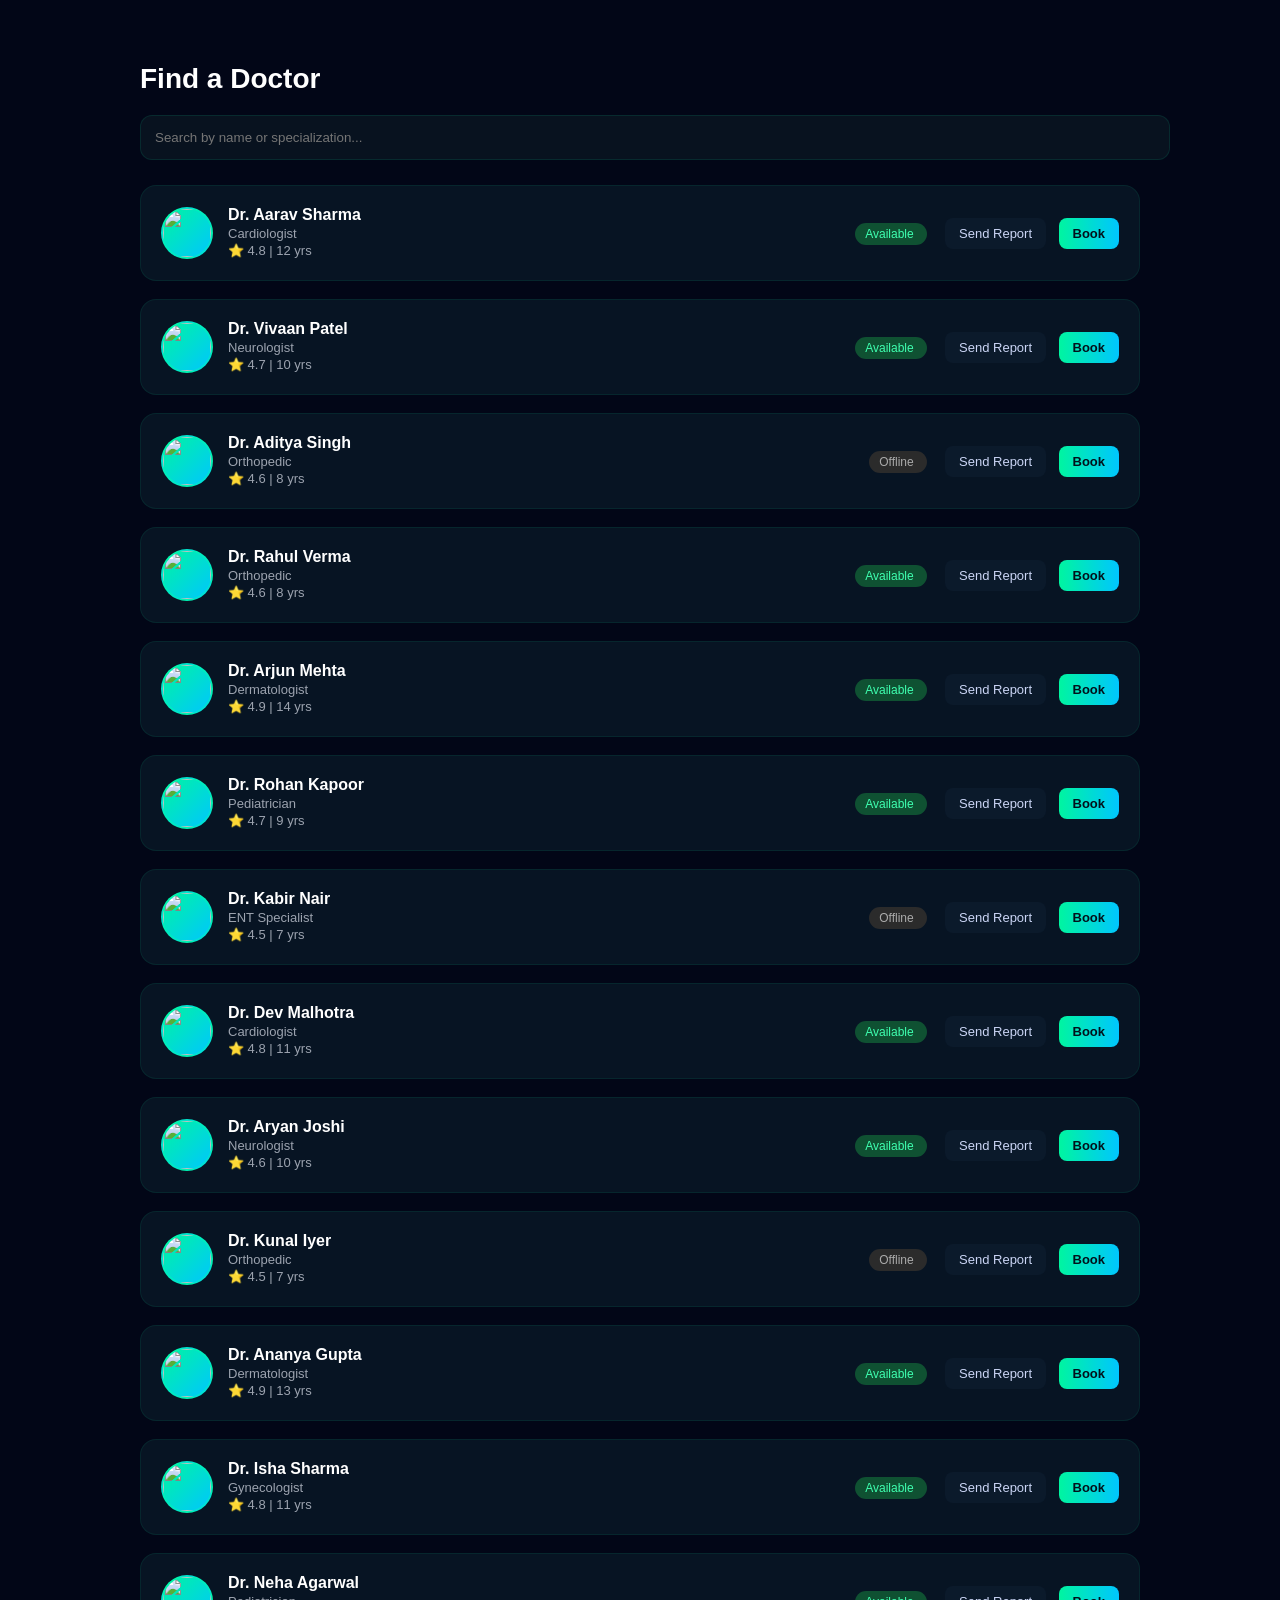
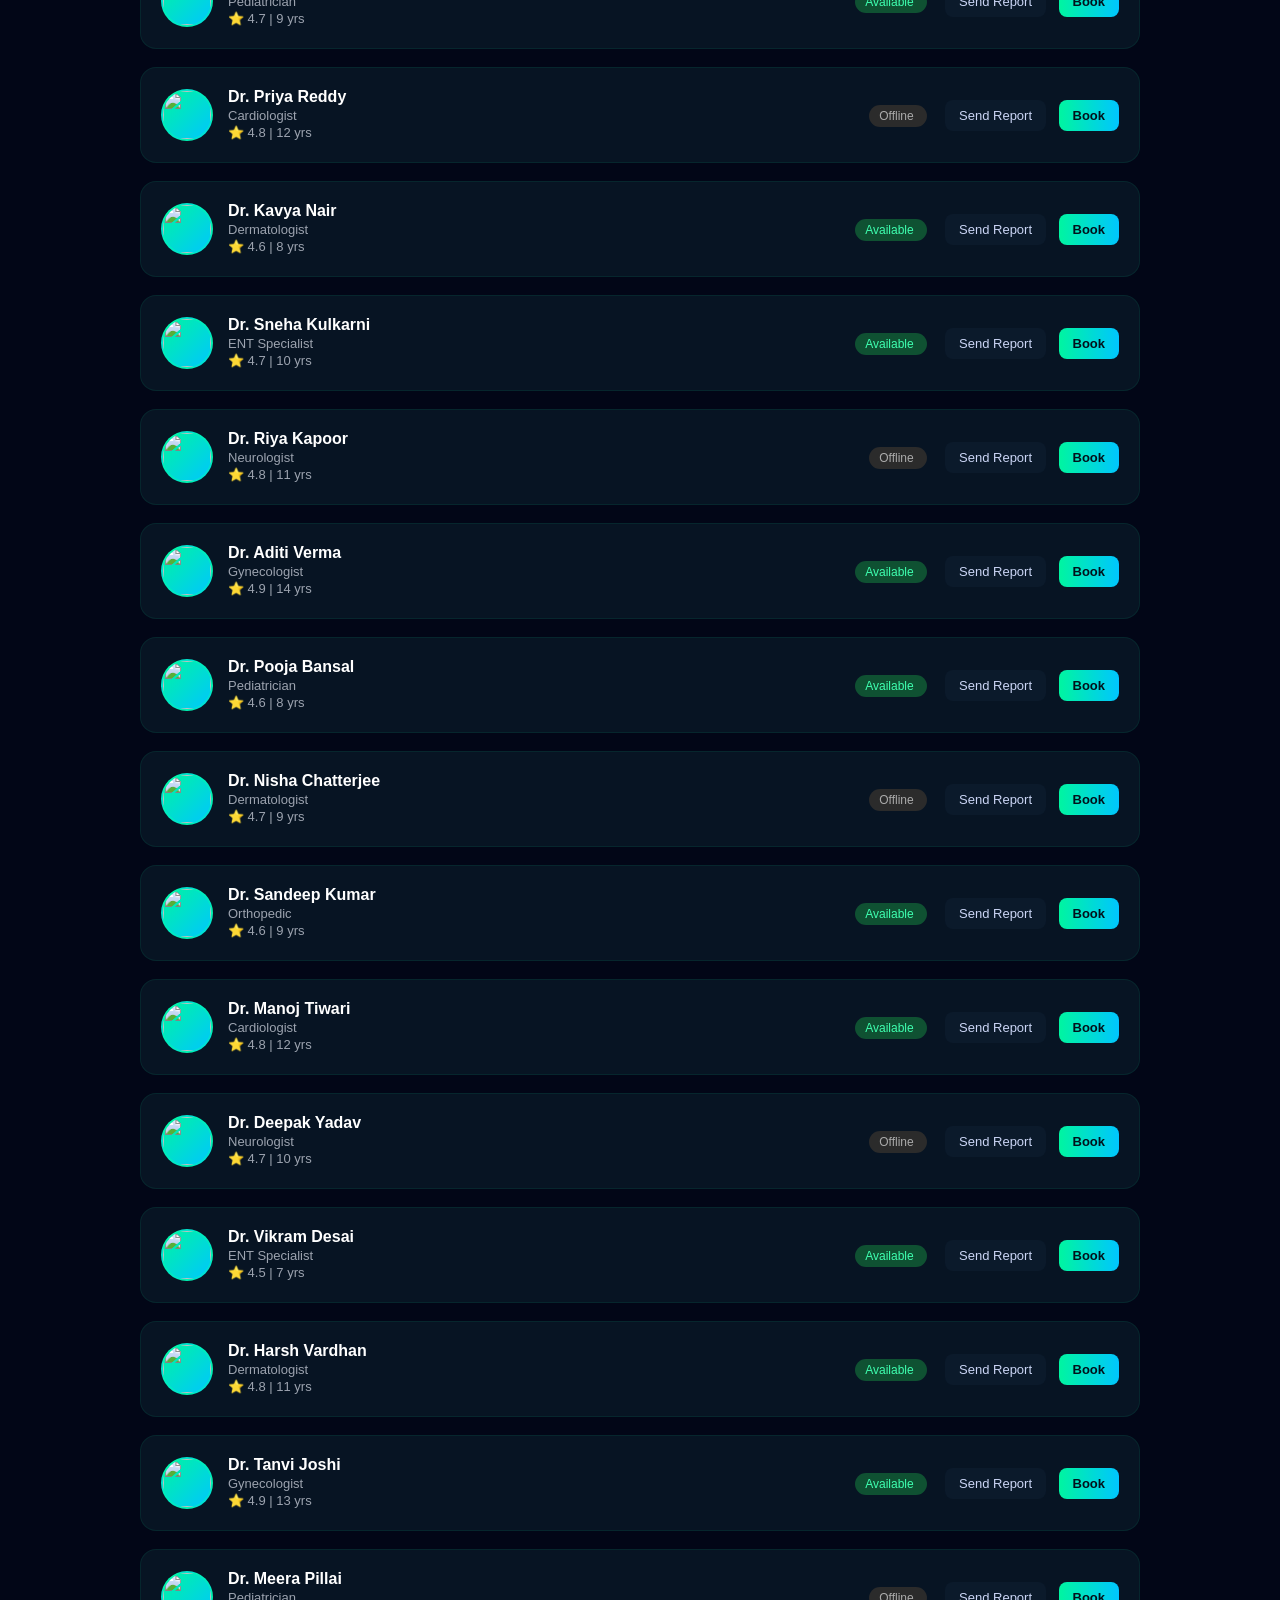
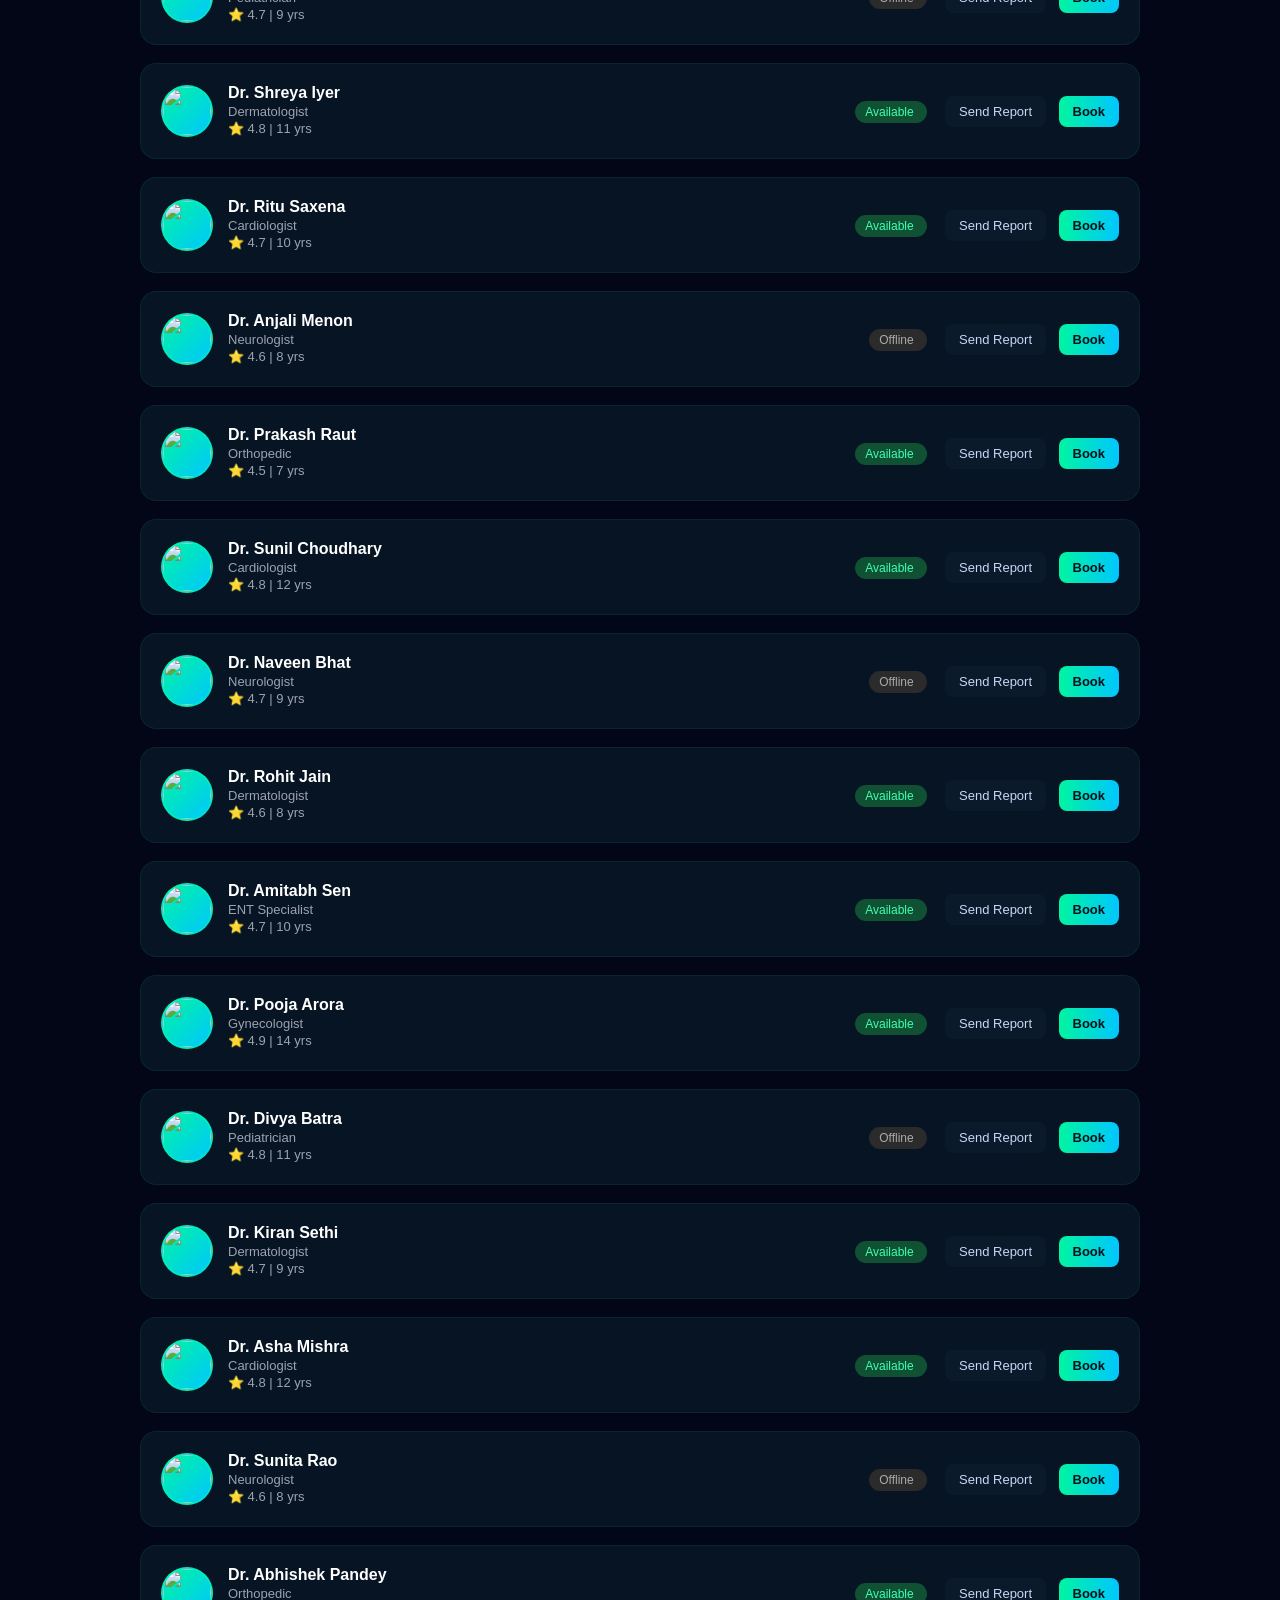
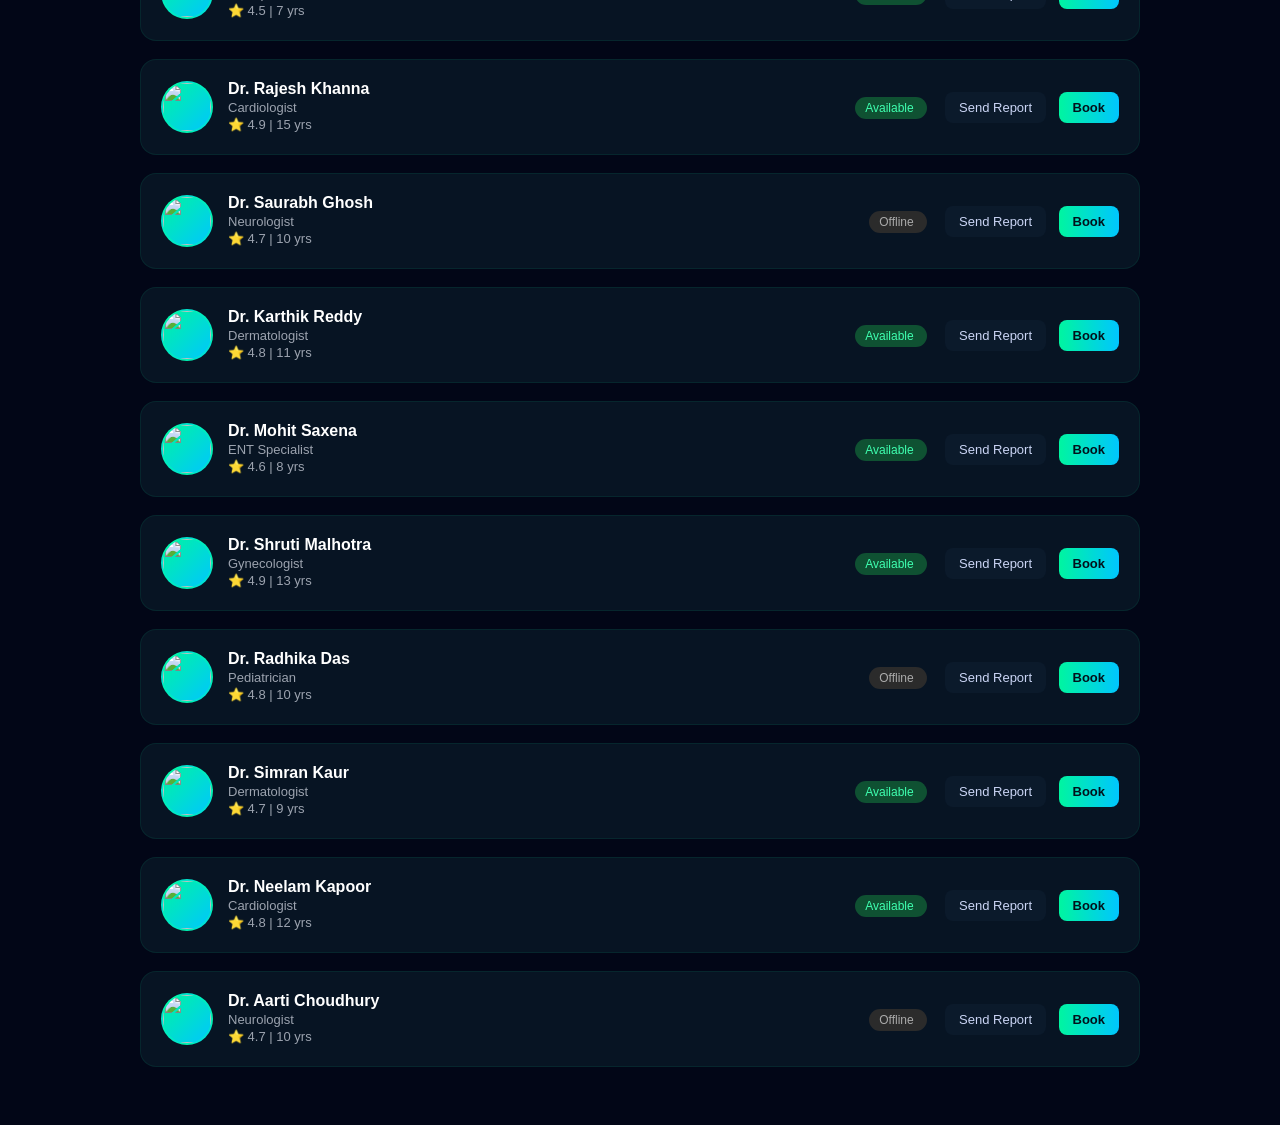
==== index.html @ 1d3f2686 "Add files via upload files added" ====
<!DOCTYPE html>
<html lang="en">
<head>
<meta charset="UTF-8">
<meta name="viewport" content="width=device-width, initial-scale=1.0">
<title>Find a Doctor</title>

<link rel="stylesheet" href="style.css">

</head>
<body>

<div class="doctor-container">

<h2>Find a Doctor</h2>

<input type="text" id="search" placeholder="Search by name or specialization...">

<div id="doctorList"></div>

</div>


<!-- Report Upload Modal -->

<div id="reportModal" class="modal">

<div class="modal-content">

<h3>Send Medical Report</h3>

<input type="file" id="reportFile">

<br><br>

<button class="send-btn" onclick="sendToAI()">Send</button>
<button onclick="closeModal()">Cancel</button>

</div>

</div>


<script src="script.js"></script>

</body>
</html>
---- style.css ----
body{
background:#020617;
color:white;
font-family:'Poppins',sans-serif;
margin:0;
padding:40px;
}

/* Container */

.doctor-container{
max-width:1000px;
margin:auto;
}

/* Title */

h2{
font-size:28px;
margin-bottom:20px;
}

/* Search bar */

#search{
width:100%;
padding:14px;
border-radius:12px;
border:1px solid rgba(0,255,180,0.1);
background:#08121f;
color:white;
margin-bottom:25px;
outline:none;
}

#search:focus{
border:1px solid #00f5a0;
box-shadow:0 0 10px rgba(0,255,170,0.4);
}

/* Doctor card */

.doctor-card{
background:#071423;
border-radius:16px;
padding:20px;
display:flex;
justify-content:space-between;
align-items:center;
margin-bottom:18px;
border:1px solid rgba(0,255,170,0.08);
transition:0.3s;
}

/* Green glow on hover */

.doctor-card:hover{
border:1px solid rgba(0,255,170,0.4);
box-shadow:0 0 20px rgba(0,255,170,0.15);
}

/* Left side */

.doc-info{
display:flex;
align-items:center;
gap:15px;
}

/* Avatar */

.avatar{
width:44px;
height:44px;
border-radius:50%;
background:linear-gradient(135deg,#00f5a0,#00c6ff);
display:flex;
align-items:center;
justify-content:center;
font-weight:600;
color:#02111b;
}

/* Doctor name */

.doc-info h3{
margin:0;
font-size:16px;
}

.doc-info p{
margin:2px 0;
color:#9ca3af;
font-size:13px;
}

/* Rating */

.rating{
color:#facc15;
font-size:13px;
}

/* Status */

.status{
padding:4px 10px;
border-radius:20px;
font-size:12px;
margin-right:10px;
}

.available{
background:#0f5132;
color:#3fffb0;
}

.offline{
background:#2b2b2b;
color:#aaa;
}

/* Buttons */

button{
border:none;
padding:8px 14px;
border-radius:8px;
cursor:pointer;
font-size:13px;
margin-left:8px;
}

.send{
background:#0b1a2b;
color:#cbd5f5;
}

.book{
background:linear-gradient(90deg,#00f5a0,#00c6ff);
color:#02111b;
font-weight:600;
}
.avatar{
width:48px;
height:48px;
border-radius:50%;
object-fit:cover;
border:2px solid rgba(0,255,170,0.4);
}
.modal{
position:fixed;
top:0;
left:0;
width:100%;
height:100%;
background:rgba(0,0,0,0.7);
display:none;
justify-content:center;
align-items:center;
}

.modal-content{
background:#071423;
padding:30px;
border-radius:12px;
text-align:center;
border:1px solid rgba(0,255,170,0.2);
}

.result-box{
margin-top:20px;
padding:20px;
background:#071423;
border-radius:10px;
border:1px solid rgba(0,255,170,0.2);
}
.send-btn{
background:linear-gradient(90deg,#00f5a0,#00c6ff);
color:#02111b;
border:none;
padding:10px 18px;
border-radius:8px;
font-weight:600;
cursor:pointer;
}
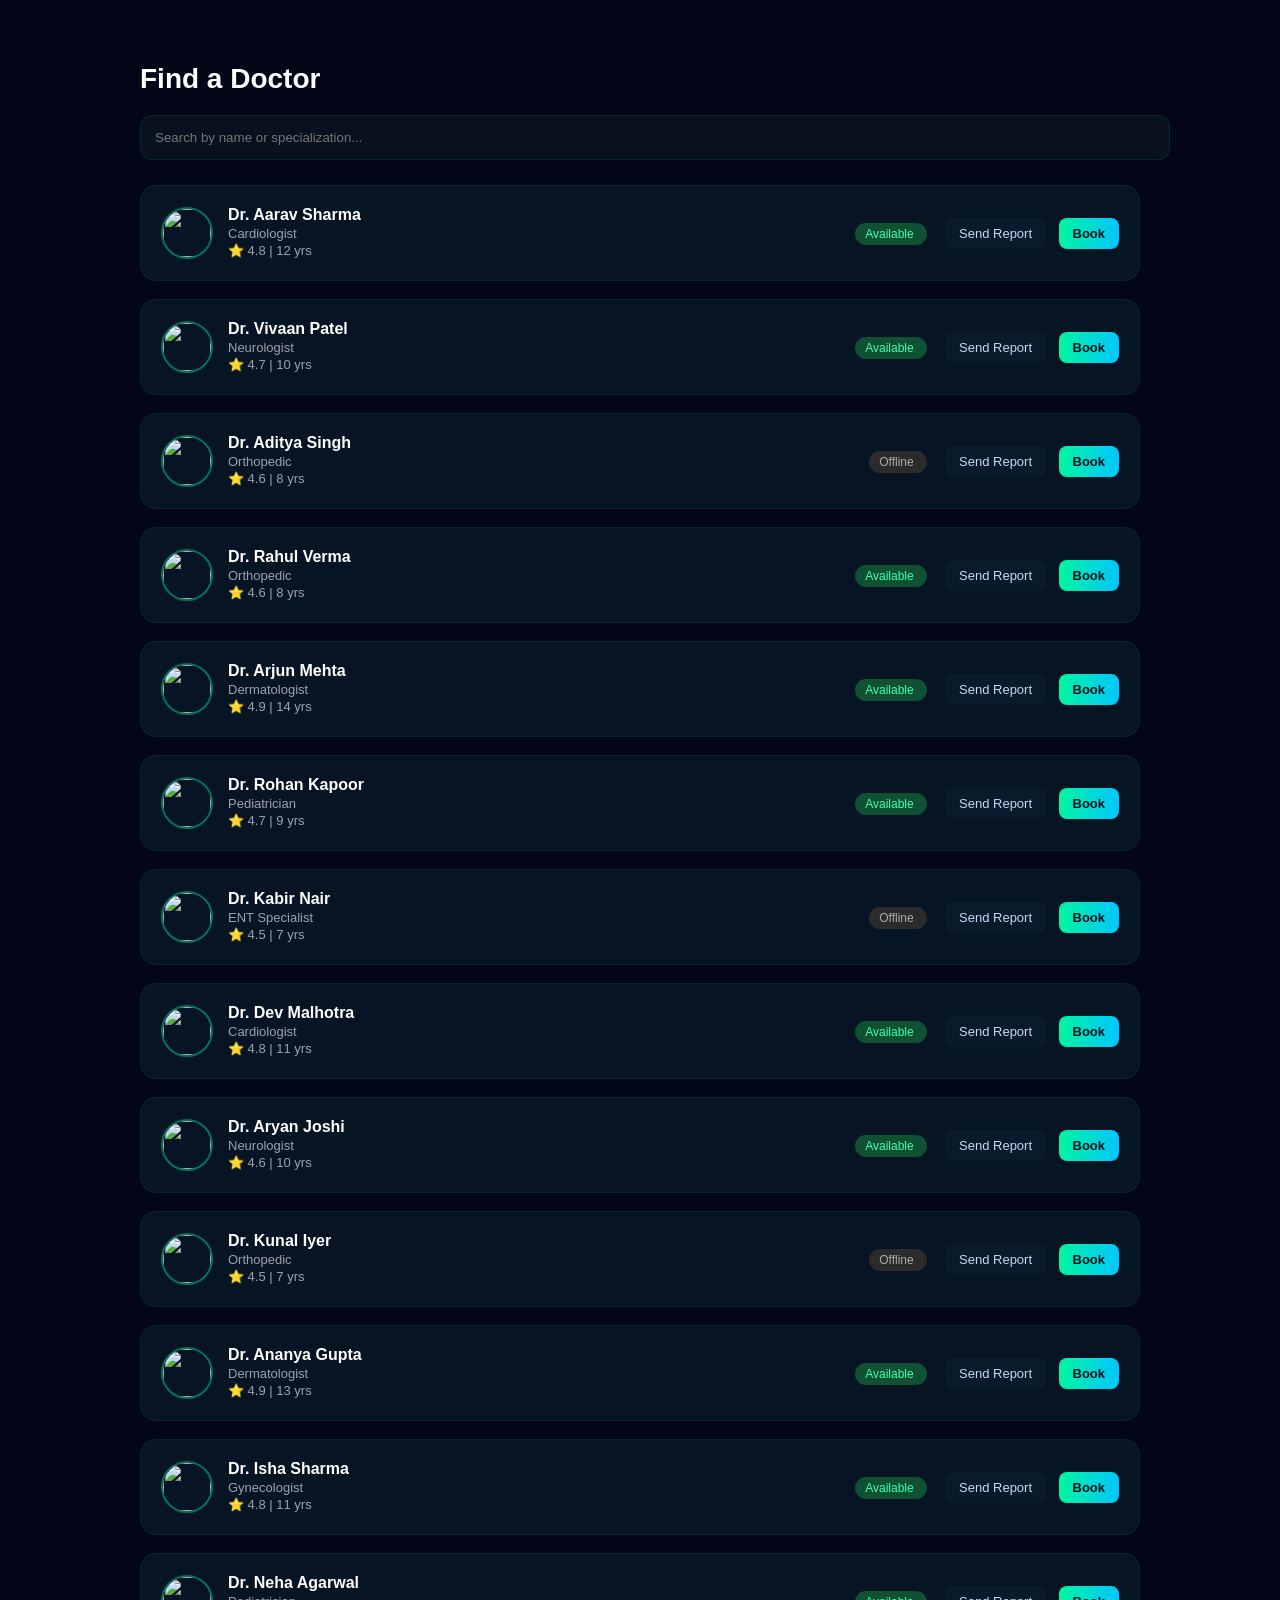
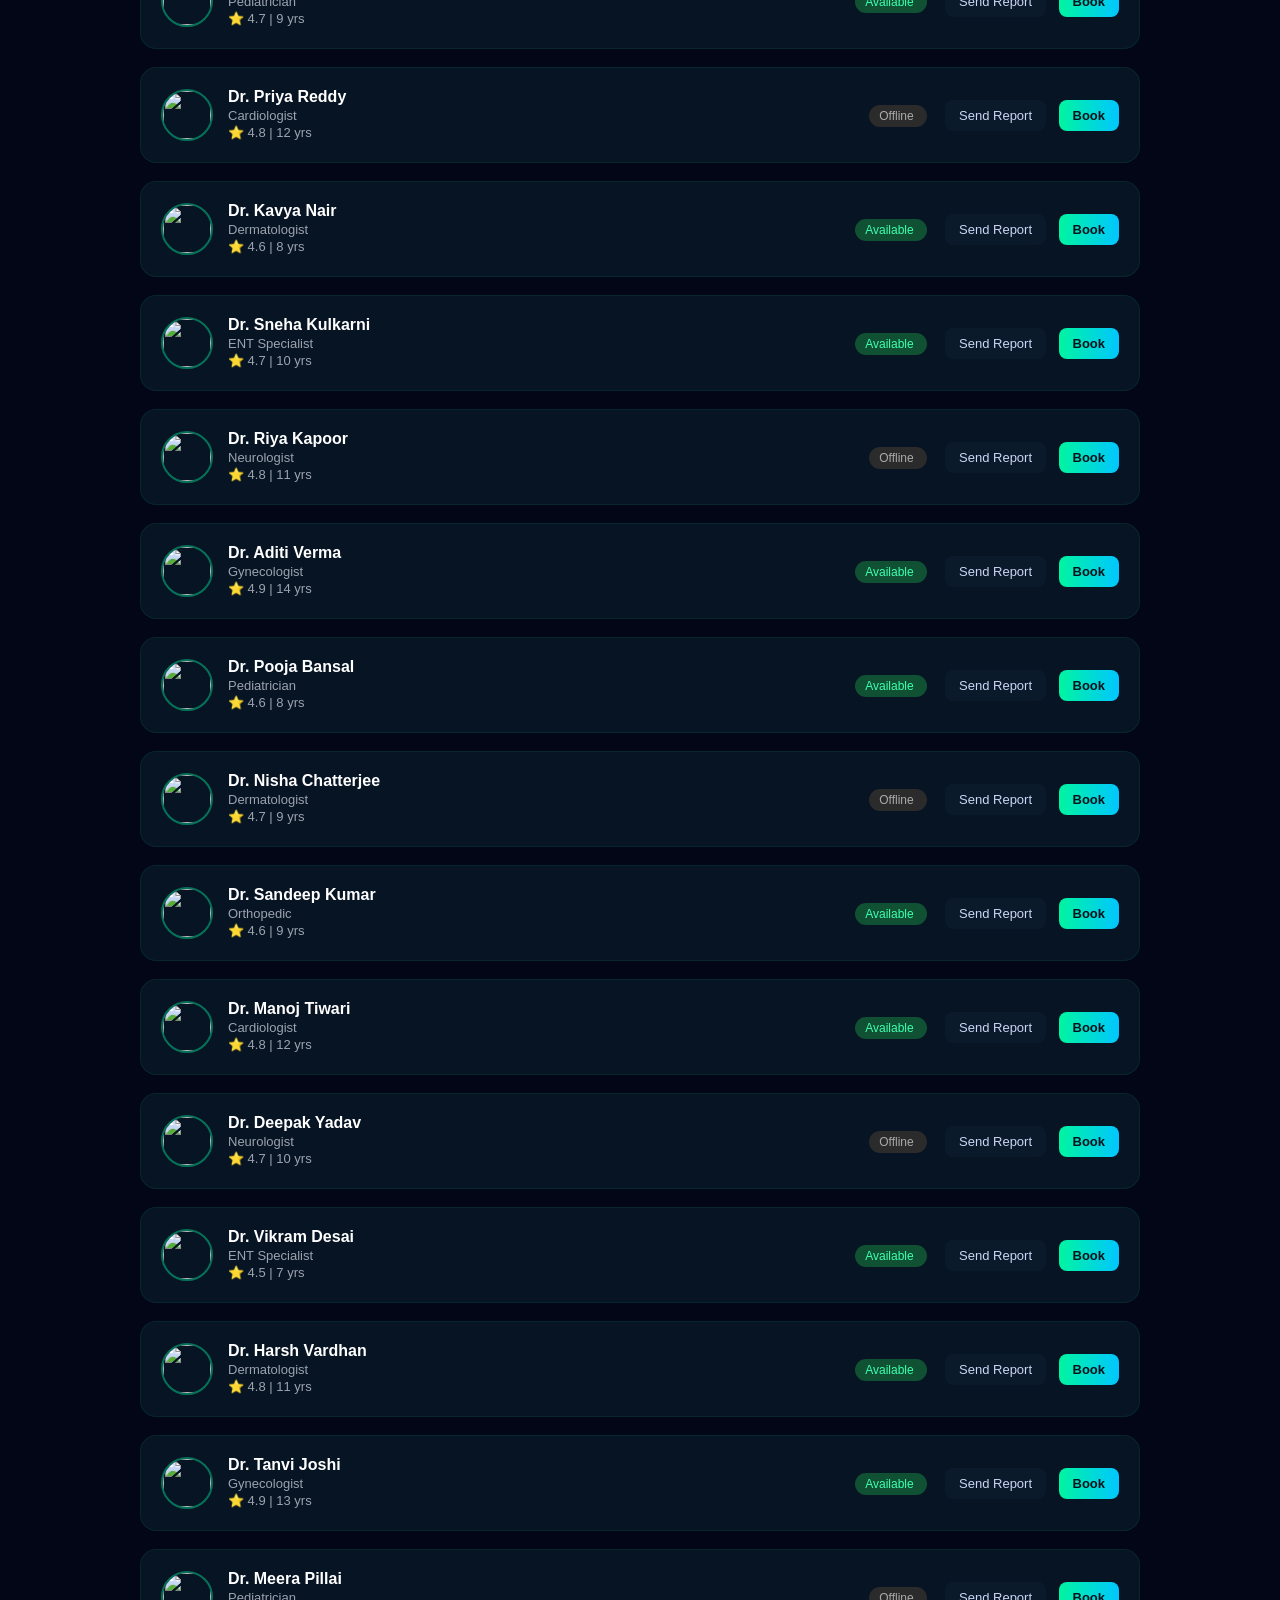
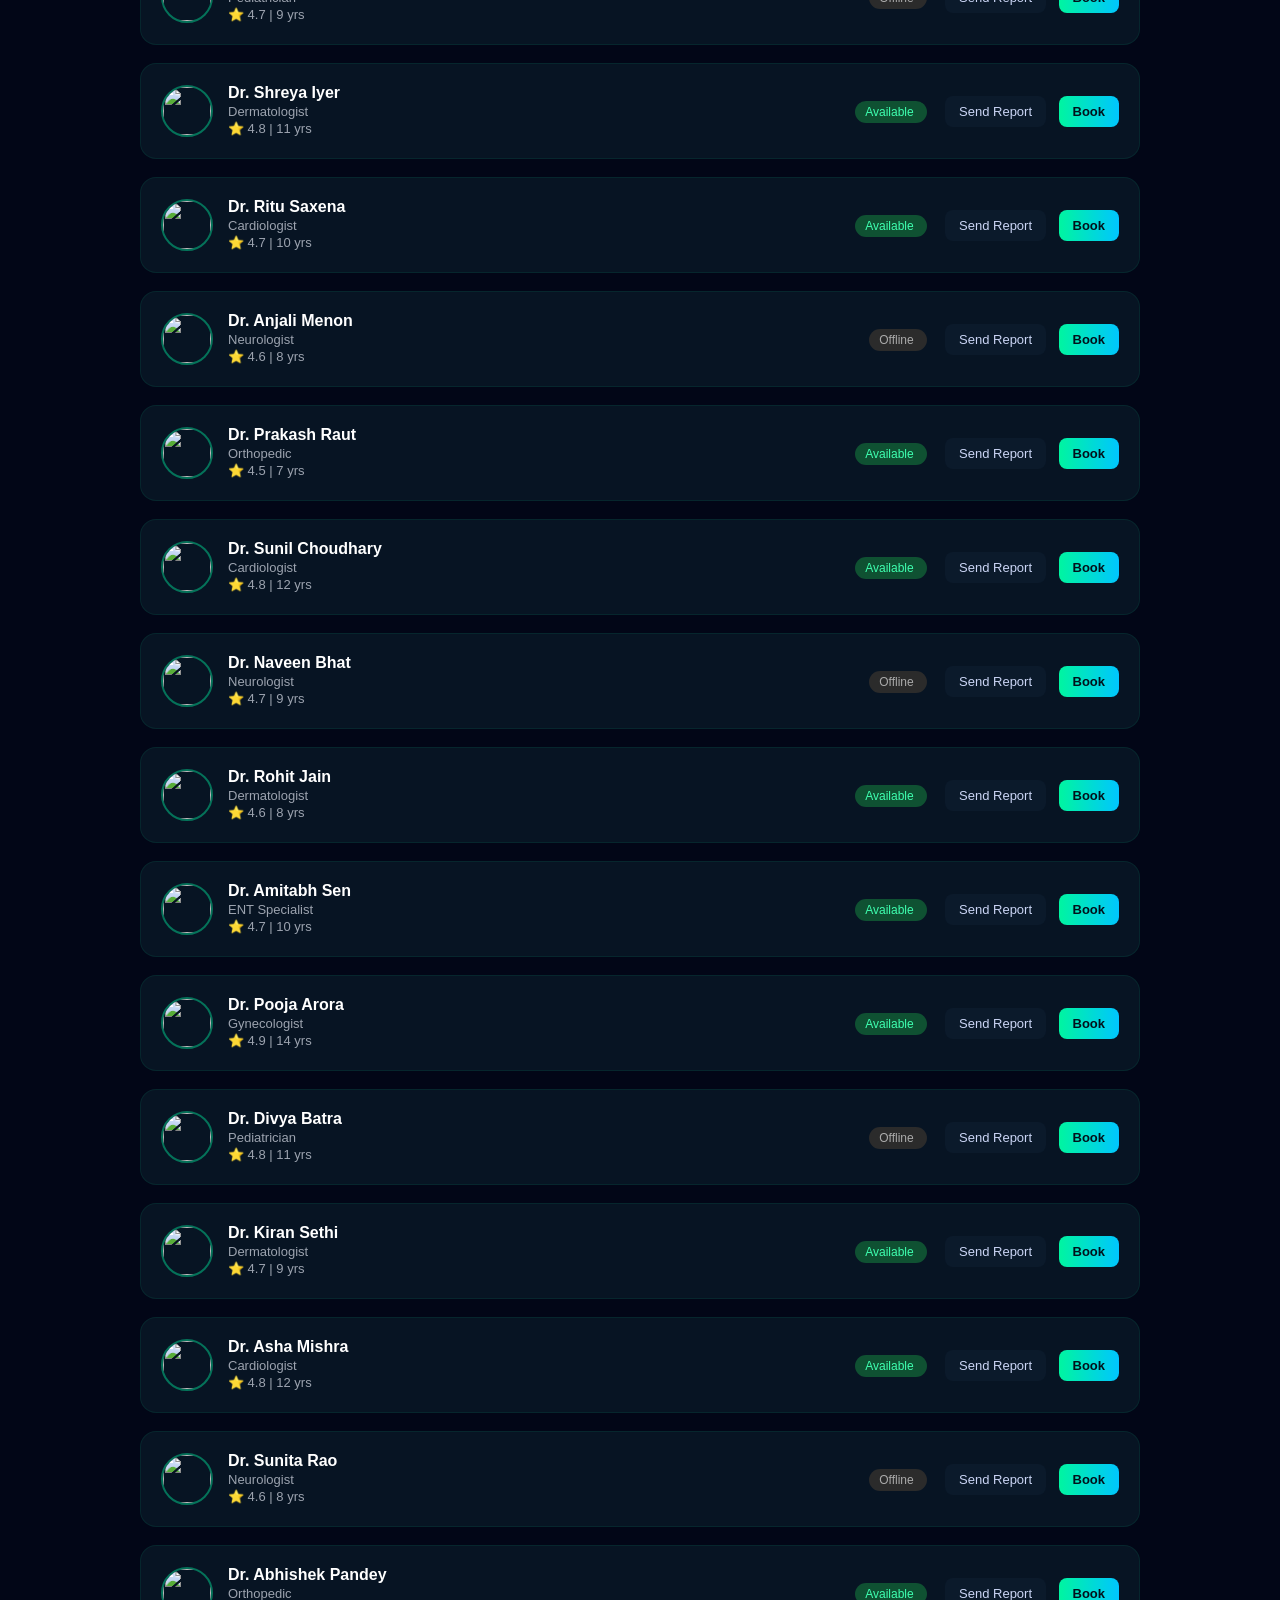
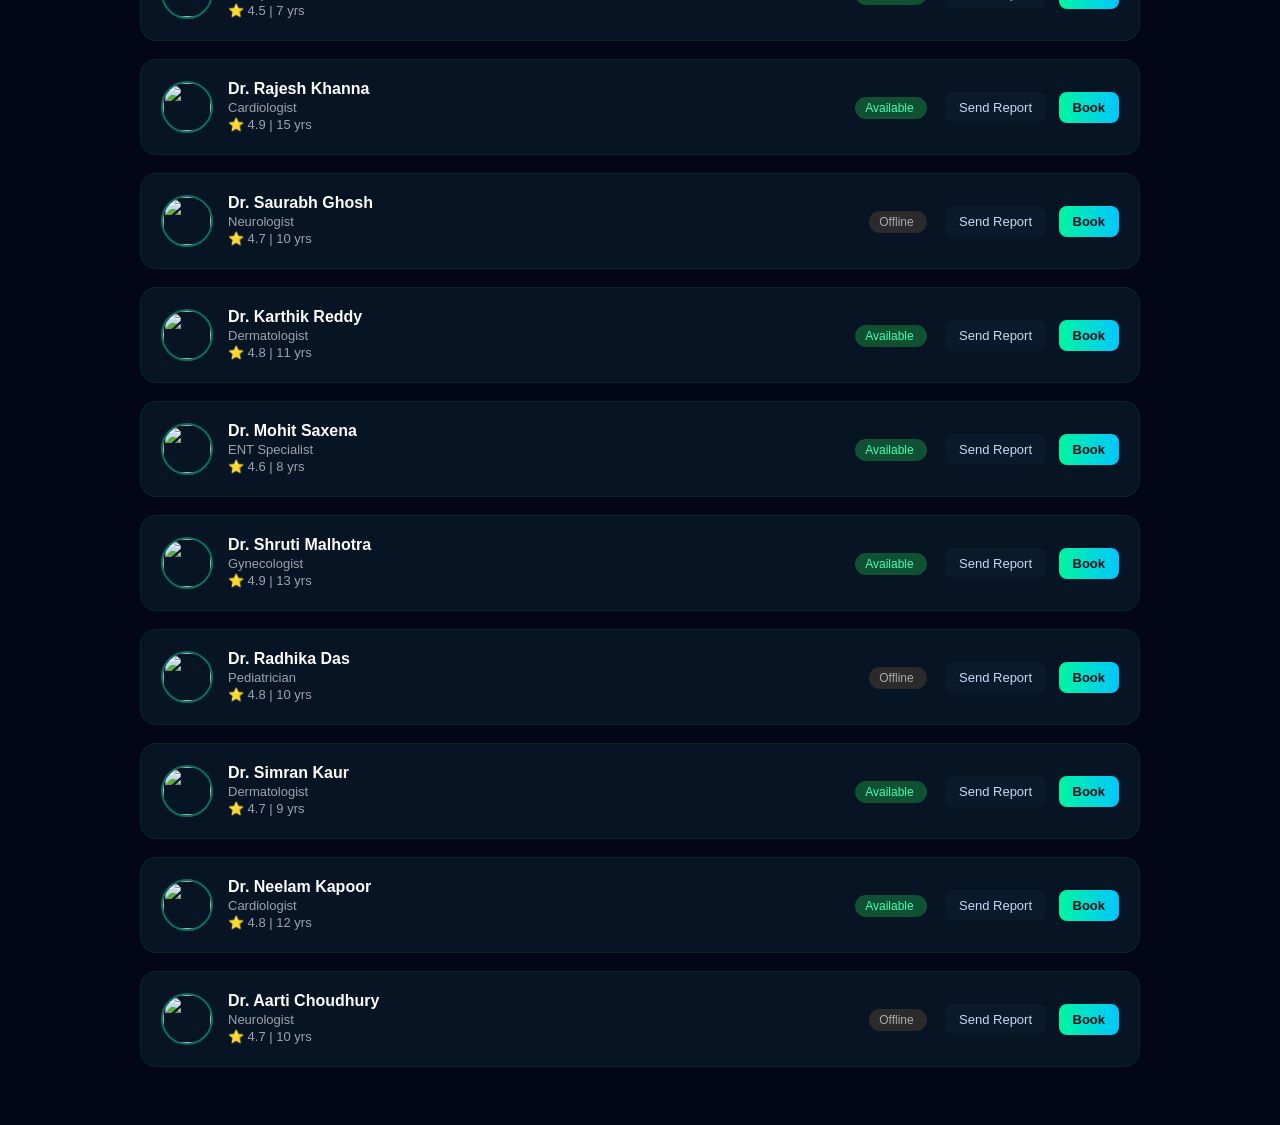
==== commit 8b45dcb6: "new call section" ====
--- a/index.html
+++ b/index.html
@@ -6,40 +6,31 @@
 <title>Find a Doctor</title>
 
 <link rel="stylesheet" href="style.css">
+</head>
 
-</head>
 <body>
 
 <div class="doctor-container">
+    <h2>Find a Doctor</h2>
 
-<h2>Find a Doctor</h2>
+    <input type="text" id="search" placeholder="Search by name or specialization...">
 
-<input type="text" id="search" placeholder="Search by name or specialization...">
-
-<div id="doctorList"></div>
-
+    <div id="doctorList"></div>
 </div>
 
+<!-- Report Upload Modal -->
+<div id="reportModal" class="modal">
+    <div class="modal-content">
+        <h3>Send Medical Report</h3>
 
-<!-- Report Upload Modal -->
+        <input type="file" id="reportFile">
 
-<div id="reportModal" class="modal">
+        <br><br>
 
-<div class="modal-content">
-
-<h3>Send Medical Report</h3>
-
-<input type="file" id="reportFile">
-
-<br><br>
-
-<button class="send-btn" onclick="sendToAI()">Send</button>
-<button onclick="closeModal()">Cancel</button>
-
+        <button class="send-btn" onclick="sendToAI()">Send</button>
+        <button onclick="closeModal()">Cancel</button>
+    </div>
 </div>
-
-</div>
-
 
 <script src="script.js"></script>
 
--- a/style.css
+++ b/style.css
@@ -7,21 +7,18 @@
 }
 
 /* Container */
-
 .doctor-container{
 max-width:1000px;
 margin:auto;
 }
 
 /* Title */
-
 h2{
 font-size:28px;
 margin-bottom:20px;
 }
 
 /* Search bar */
-
 #search{
 width:100%;
 padding:14px;
@@ -39,7 +36,6 @@
 }
 
 /* Doctor card */
-
 .doctor-card{
 background:#071423;
 border-radius:16px;
@@ -52,37 +48,28 @@
 transition:0.3s;
 }
 
-/* Green glow on hover */
-
 .doctor-card:hover{
 border:1px solid rgba(0,255,170,0.4);
 box-shadow:0 0 20px rgba(0,255,170,0.15);
 }
 
 /* Left side */
-
 .doc-info{
 display:flex;
 align-items:center;
 gap:15px;
 }
 
-/* Avatar */
-
+/* Avatar (FIXED single version) */
 .avatar{
-width:44px;
-height:44px;
+width:48px;
+height:48px;
 border-radius:50%;
-background:linear-gradient(135deg,#00f5a0,#00c6ff);
-display:flex;
-align-items:center;
-justify-content:center;
-font-weight:600;
-color:#02111b;
+object-fit:cover;
+border:2px solid rgba(0,255,170,0.4);
 }
 
-/* Doctor name */
-
+/* Doctor text */
 .doc-info h3{
 margin:0;
 font-size:16px;
@@ -94,15 +81,7 @@
 font-size:13px;
 }
 
-/* Rating */
-
-.rating{
-color:#facc15;
-font-size:13px;
-}
-
 /* Status */
-
 .status{
 padding:4px 10px;
 border-radius:20px;
@@ -121,7 +100,6 @@
 }
 
 /* Buttons */
-
 button{
 border:none;
 padding:8px 14px;
@@ -141,13 +119,8 @@
 color:#02111b;
 font-weight:600;
 }
-.avatar{
-width:48px;
-height:48px;
-border-radius:50%;
-object-fit:cover;
-border:2px solid rgba(0,255,170,0.4);
-}
+
+/* Modal */
 .modal{
 position:fixed;
 top:0;
@@ -168,13 +141,6 @@
 border:1px solid rgba(0,255,170,0.2);
 }
 
-.result-box{
-margin-top:20px;
-padding:20px;
-background:#071423;
-border-radius:10px;
-border:1px solid rgba(0,255,170,0.2);
-}
 .send-btn{
 background:linear-gradient(90deg,#00f5a0,#00c6ff);
 color:#02111b;
@@ -183,4 +149,23 @@
 border-radius:8px;
 font-weight:600;
 cursor:pointer;
+}
+
+/* Booking dropdown */
+.dropdown{
+margin-top:10px;
+}
+
+.dropdown select{
+padding:6px;
+border-radius:6px;
+background:#08121f;
+color:white;
+border:1px solid rgba(0,255,170,0.3);
+}
+
+.dropdown button{
+margin-top:6px;
+background:#00c6ff;
+color:#02111b;
 }
